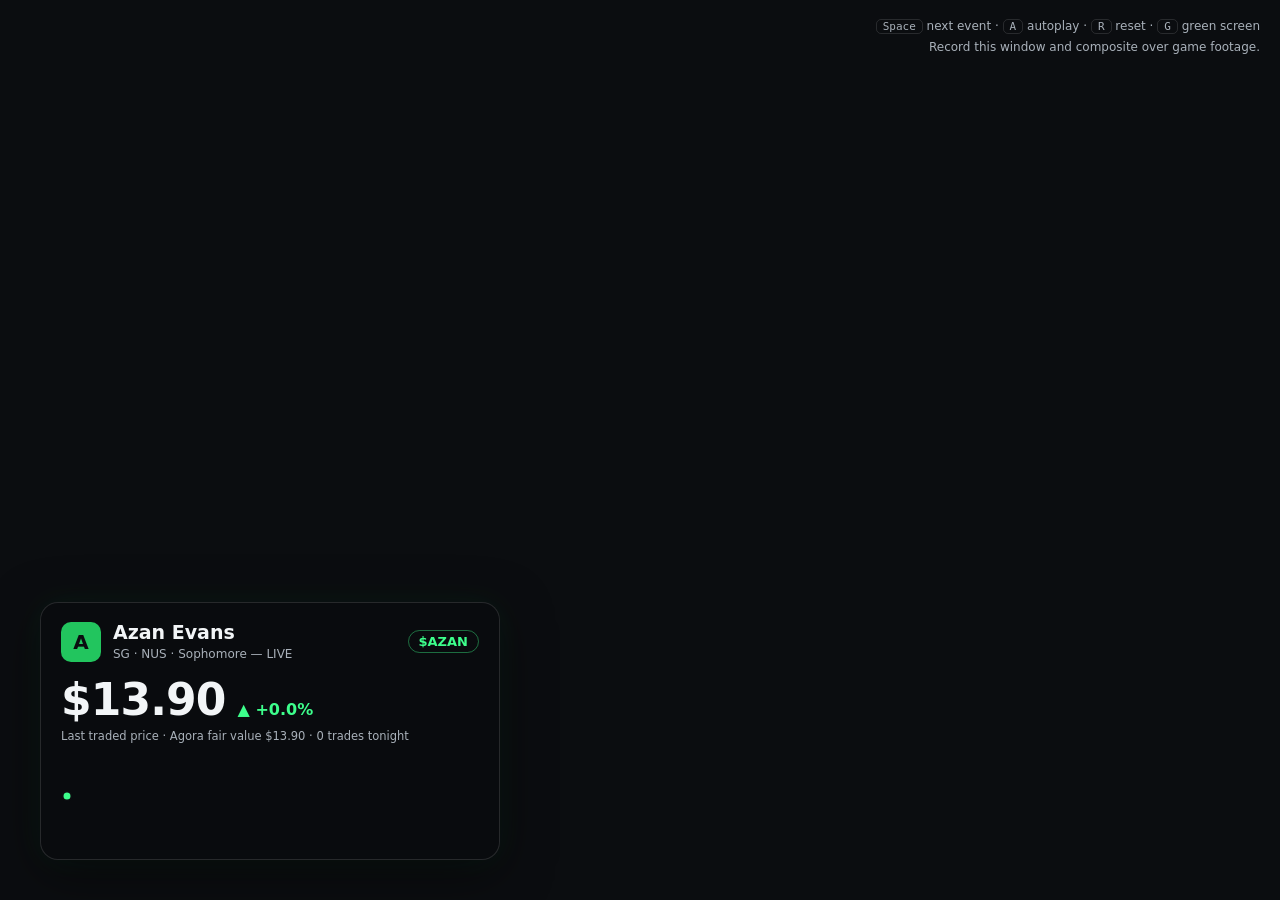
==== docs/overlay.html @ 8c03f724 "Azan Evans team listing, live-demo Join page, $AZAN video overlay - Azan Evans ($AZAN, NUS, demo-fla" ====
<!DOCTYPE html>
<html lang="en">
<head>
<meta charset="utf-8">
<meta name="viewport" content="width=device-width, initial-scale=1">
<title>Agora — $AZAN broadcast overlay</title>
<style>
  :root {
    --ink: #f2f5f7; --ink-2: #a9b1ba; --up: #3DFF8C; --down: #f87171;
    --card: rgba(10, 12, 15, 0.86); --hairline: rgba(255,255,255,.12);
  }
  * { box-sizing: border-box; margin: 0; }
  html, body { height: 100%; }
  body {
    font-family: system-ui, -apple-system, "Segoe UI", sans-serif;
    background: #0b0d10; color: var(--ink); overflow: hidden;
  }
  body.chroma { background: #00ff00; }
  body.chroma .hint { display: none; }

  /* lower-third card */
  .lower {
    position: fixed; left: 40px; bottom: 40px; width: 460px;
    background: var(--card); border: 1px solid var(--hairline); border-radius: 18px;
    padding: 18px 20px 14px; backdrop-filter: blur(12px);
    box-shadow: 0 12px 50px rgba(0,0,0,.5), 0 0 30px rgba(61,255,140,.07);
  }
  .head { display: flex; align-items: center; gap: 12px; }
  .glyph { width: 40px; height: 40px; border-radius: 10px; background: #22c55e; display: grid; place-items: center; }
  .glyph b { color: #0b0d10; font-size: 20px; }
  .who b { font-size: 19px; display: block; }
  .who span { font-size: 12px; color: var(--ink-2); }
  .tok { margin-left: auto; font-size: 13px; font-weight: 700; color: var(--up);
         border: 1px solid rgba(61,255,140,.4); border-radius: 99px; padding: 3px 10px; }
  .price-row { display: flex; align-items: baseline; gap: 12px; margin: 12px 0 4px; }
  .price { font-size: 44px; font-weight: 800; font-variant-numeric: tabular-nums; letter-spacing: -0.02em; }
  .delta { font-size: 16px; font-weight: 700; color: var(--up); }
  .delta.neg { color: var(--down); }
  .sub { font-size: 11.5px; color: var(--ink-2); }
  .chart { margin-top: 8px; }
  .flash { animation: flash .8s ease-out; }
  @keyframes flash { 0% { box-shadow: 0 0 0 3px rgba(61,255,140,.8), 0 12px 50px rgba(0,0,0,.5); } 100% { box-shadow: 0 12px 50px rgba(0,0,0,.5); } }
  .flash-red { animation: flashr .8s ease-out; }
  @keyframes flashr { 0% { box-shadow: 0 0 0 3px rgba(248,113,113,.8), 0 12px 50px rgba(0,0,0,.5); } 100% { box-shadow: 0 12px 50px rgba(0,0,0,.5); } }

  /* event pop */
  .events { position: fixed; left: 40px; bottom: 300px; display: flex; flex-direction: column; gap: 10px; }
  .event {
    align-self: flex-start; background: var(--card); border: 1px solid rgba(61,255,140,.45);
    border-left: 4px solid var(--up); border-radius: 12px; padding: 10px 16px;
    font-size: 15px; font-weight: 700; opacity: 0; transform: translateY(14px);
    transition: opacity .25s, transform .25s; backdrop-filter: blur(10px);
  }
  .event.neg { border-color: rgba(248,113,113,.45); border-left-color: var(--down); }
  .event.show { opacity: 1; transform: translateY(0); }
  .event small { display: block; font-weight: 600; font-size: 12px; color: var(--ink-2); margin-top: 2px; }
  .event .d { color: var(--up); margin-left: 10px; }
  .event.neg .d { color: var(--down); }

  .hint { position: fixed; top: 16px; right: 20px; font-size: 12px; color: var(--ink-2); text-align: right; line-height: 1.7; }
  kbd { border: 1px solid var(--hairline); border-radius: 5px; padding: 0 6px; font-size: 11px; }
</style>
</head>
<body>
<div class="hint">
  <kbd>Space</kbd> next event · <kbd>A</kbd> autoplay · <kbd>R</kbd> reset · <kbd>G</kbd> green screen<br>
  Record this window and composite over game footage.
</div>

<div class="events" id="events"></div>

<div class="lower" id="card">
  <div class="head">
    <div class="glyph"><b>A</b></div>
    <div class="who">
      <b>Azan Evans</b>
      <span>SG · NUS · Sophomore — LIVE</span>
    </div>
    <span class="tok">$AZAN</span>
  </div>
  <div class="price-row">
    <span class="price" id="price">$13.90</span>
    <span class="delta" id="delta">▲ +0.0%</span>
  </div>
  <div class="sub">Last traded price · Agora fair value $13.90 · <span id="vol">0</span> trades tonight</div>
  <svg class="chart" id="chart" width="420" height="90" viewBox="0 0 420 90" aria-label="live price"></svg>
</div>

<script>
(() => {
  const START = 13.90;
  // (label, sublabel, delta$, negative?)
  const SCRIPT = [
    ["Pull-up three ✓", "Q1 04:12 · $AZAN +3 PTS", +1.40, false],
    ["And-one finish ✓", "Q1 01:45 · fouled, converts", +1.10, false],
    ["Turnover", "Q2 08:30 · stripped on the drive", -0.60, true],
    ["Corner three ✓", "Q2 05:02 · 3-for-3 from deep", +1.80, false],
    ["Chase-down block", "Q2 00:41 · momentum swing", +1.30, false],
    ["12 PTS at the half", "market re-rating live", +2.20, false],
    ["Steal → dunk", "Q3 07:19 · house on fire", +2.60, false],
    ["Missed FT", "Q3 03:55", -0.40, true],
    ["Step-back three ✓", "Q4 06:24 · 21 PTS", +2.90, false],
    ["Game-winner ✓✓", "Q4 00:02 · 24 PTS / 6 AST", +4.80, false],
  ];
  let i = 0, price = START, pts = [[0, START]], auto = null, vol = 0;

  const $ = id => document.getElementById(id);
  const fmt = v => "$" + v.toFixed(2);

  function draw() {
    const svg = $("chart");
    svg.replaceChildren();
    const W = 420, H = 90, pad = 6;
    const xs = pts.map(p => p[0]), ys = pts.map(p => p[1]);
    const x0 = 0, x1 = Math.max(9, Math.max(...xs)), lo = Math.min(...ys) * 0.985, hi = Math.max(...ys) * 1.015;
    const X = x => pad + (x - x0) / (x1 - x0) * (W - 2 * pad);
    const Y = y => H - pad - (y - lo) / (hi - lo) * (H - 2 * pad);
    const d = pts.map((p, j) => (j ? "L" : "M") + X(p[0]).toFixed(1) + " " + Y(p[1]).toFixed(1)).join(" ");
    const mk = (tag, attrs) => { const n = document.createElementNS("http://www.w3.org/2000/svg", tag); for (const k in attrs) n.setAttribute(k, attrs[k]); svg.appendChild(n); return n; };
    mk("path", { d: d + ` L ${X(pts[pts.length-1][0])} ${H-pad} L ${X(0)} ${H-pad} Z`, fill: "rgba(61,255,140,.12)" });
    mk("path", { d, fill: "none", stroke: "#3DFF8C", "stroke-width": 2.5, "stroke-linejoin": "round", "stroke-linecap": "round" });
    const last = pts[pts.length - 1];
    mk("circle", { cx: X(last[0]), cy: Y(last[1]), r: 4.5, fill: "#3DFF8C", stroke: "#0b0d10", "stroke-width": 2 });
  }

  let animTimer = null;
  function animateTo(target, ms = 900) {
    // interval-driven (not rAF): stays smooth even when the window is
    // occluded or being captured by a screen recorder
    if (animTimer) clearInterval(animTimer);
    const from = price, t0 = performance.now();
    animTimer = setInterval(() => {
      const f = Math.min(1, (performance.now() - t0) / ms);
      const eased = f * f * (3 - 2 * f);
      price = from + (target - from) * eased;
      $("price").textContent = fmt(price);
      const d = (price / START - 1) * 100;
      const el = $("delta");
      el.textContent = (d >= 0 ? "▲ +" : "▼ ") + d.toFixed(1) + "%";
      el.className = "delta" + (d < 0 ? " neg" : "");
      pts[pts.length - 1][1] = price;
      draw();
      if (f >= 1) { clearInterval(animTimer); animTimer = null; }
    }, 16);
  }

  function fire() {
    if (i >= SCRIPT.length) return;
    const [label, sub, delta, neg] = SCRIPT[i];
    i += 1; vol += 1 + Math.round(Math.abs(delta) * 3);
    $("vol").textContent = vol;
    const ev = document.createElement("div");
    ev.className = "event" + (neg ? " neg" : "");
    ev.innerHTML = "";
    const line = document.createElement("span");
    line.textContent = label;
    const dd = document.createElement("span");
    dd.className = "d";
    dd.textContent = (delta >= 0 ? "+" : "−") + "$" + Math.abs(delta).toFixed(2);
    line.appendChild(dd);
    ev.appendChild(line);
    const small = document.createElement("small");
    small.textContent = sub;
    ev.appendChild(small);
    $("events").appendChild(ev);
    setTimeout(() => ev.classList.add("show"), 20);
    setTimeout(() => { ev.classList.remove("show"); setTimeout(() => ev.remove(), 400); }, 2600);
    const card = $("card");
    card.classList.remove("flash", "flash-red");
    void card.offsetWidth;
    card.classList.add(neg ? "flash-red" : "flash");
    pts.push([pts.length, price]);
    animateTo(price + delta);
  }

  function reset() {
    i = 0; price = START; pts = [[0, START]]; vol = 0;
    if (auto) { clearInterval(auto); auto = null; }
    $("price").textContent = fmt(START);
    $("delta").textContent = "▲ +0.0%";
    $("delta").className = "delta";
    $("vol").textContent = "0";
    $("events").replaceChildren();
    draw();
  }

  addEventListener("keydown", e => {
    if (e.code === "Space") { e.preventDefault(); fire(); }
    else if (e.key === "a" || e.key === "A") {
      if (auto) { clearInterval(auto); auto = null; }
      else { fire(); auto = setInterval(() => { fire(); if (i >= SCRIPT.length) { clearInterval(auto); auto = null; } }, 3400); }
    }
    else if (e.key === "r" || e.key === "R") reset();
    else if (e.key === "g" || e.key === "G") document.body.classList.toggle("chroma");
  });
  draw();
})();
</script>
</body>
</html>
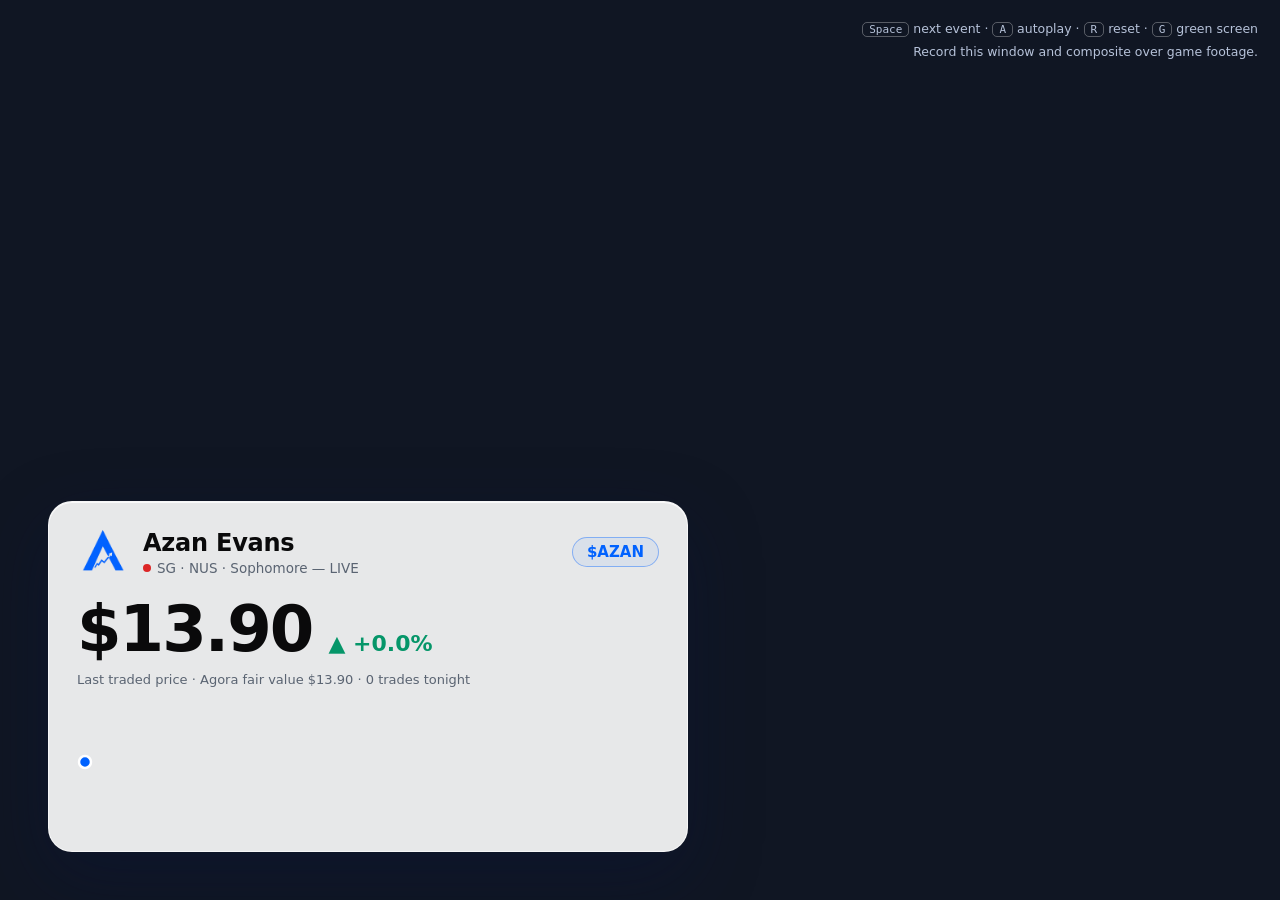
==== commit a8c5d988: "OAP II — white/blue liquid glass, realistic market microstructure, locked methodology Full retheme t" ====
--- a/docs/overlay.html
+++ b/docs/overlay.html
@@ -6,59 +6,80 @@
 <title>Agora — $AZAN broadcast overlay</title>
 <style>
   :root {
-    --ink: #f2f5f7; --ink-2: #a9b1ba; --up: #3DFF8C; --down: #f87171;
-    --card: rgba(10, 12, 15, 0.86); --hairline: rgba(255,255,255,.12);
+    --ink: #0A0A0B; --ink-2: #5A6472; --blue: #0062FF; --violet: #7C3AED;
+    --up: #059669; --down: #DC2626;
+    --card: rgba(255,255,255,.90); --hairline: rgba(12,18,32,.10);
   }
   * { box-sizing: border-box; margin: 0; }
   html, body { height: 100%; }
   body {
     font-family: system-ui, -apple-system, "Segoe UI", sans-serif;
-    background: #0b0d10; color: var(--ink); overflow: hidden;
+    background: #101623; color: var(--ink); overflow: hidden;
   }
   body.chroma { background: #00ff00; }
   body.chroma .hint { display: none; }
 
-  /* lower-third card */
+  /* lower-third card — broadcast scale */
   .lower {
-    position: fixed; left: 40px; bottom: 40px; width: 460px;
-    background: var(--card); border: 1px solid var(--hairline); border-radius: 18px;
-    padding: 18px 20px 14px; backdrop-filter: blur(12px);
-    box-shadow: 0 12px 50px rgba(0,0,0,.5), 0 0 30px rgba(61,255,140,.07);
-  }
-  .head { display: flex; align-items: center; gap: 12px; }
-  .glyph { width: 40px; height: 40px; border-radius: 10px; background: #22c55e; display: grid; place-items: center; }
-  .glyph b { color: #0b0d10; font-size: 20px; }
-  .who b { font-size: 19px; display: block; }
-  .who span { font-size: 12px; color: var(--ink-2); }
-  .tok { margin-left: auto; font-size: 13px; font-weight: 700; color: var(--up);
-         border: 1px solid rgba(61,255,140,.4); border-radius: 99px; padding: 3px 10px; }
-  .price-row { display: flex; align-items: baseline; gap: 12px; margin: 12px 0 4px; }
-  .price { font-size: 44px; font-weight: 800; font-variant-numeric: tabular-nums; letter-spacing: -0.02em; }
-  .delta { font-size: 16px; font-weight: 700; color: var(--up); }
+    position: fixed; left: 48px; bottom: 48px; width: 640px;
+    background: var(--card); border: 1px solid rgba(255,255,255,.65); border-radius: 24px;
+    padding: 24px 28px 20px; backdrop-filter: blur(18px);
+    box-shadow: 0 24px 70px rgba(10,20,60,.35), inset 0 1px 0 rgba(255,255,255,.8);
+  }
+  .head { display: flex; align-items: center; gap: 14px; }
+  .glyph { width: 52px; height: 52px; }
+  .glyph img { width: 100%; height: 100%; object-fit: contain; }
+  .who b { font-size: 24px; display: block; letter-spacing: -0.01em; }
+  .who span { font-size: 13.5px; color: var(--ink-2); }
+  .live { display: inline-flex; align-items: center; gap: 6px; }
+  .live i { width: 8px; height: 8px; border-radius: 99px; background: var(--down); animation: blink 1.2s infinite; }
+  @keyframes blink { 50% { opacity: .25; } }
+  .tok { margin-left: auto; font-size: 15px; font-weight: 800; color: var(--blue);
+         border: 1.5px solid rgba(0,98,255,.4); background: rgba(0,98,255,.06);
+         border-radius: 99px; padding: 5px 14px; }
+  .price-row { display: flex; align-items: baseline; gap: 16px; margin: 14px 0 6px; }
+  .price { font-size: 64px; font-weight: 850; font-variant-numeric: tabular-nums; letter-spacing: -0.03em; }
+  .price.bump { animation: bump .55s cubic-bezier(.2, 2.2, .4, 1); }
+  @keyframes bump { 0% { transform: scale(1); } 35% { transform: scale(1.13); } 100% { transform: scale(1); } }
+  .price.dip { animation: dip .5s ease; }
+  @keyframes dip { 0% { transform: scale(1); } 40% { transform: scale(0.94); } 100% { transform: scale(1); } }
+  .delta { font-size: 22px; font-weight: 800; color: var(--up); }
   .delta.neg { color: var(--down); }
-  .sub { font-size: 11.5px; color: var(--ink-2); }
-  .chart { margin-top: 8px; }
-  .flash { animation: flash .8s ease-out; }
-  @keyframes flash { 0% { box-shadow: 0 0 0 3px rgba(61,255,140,.8), 0 12px 50px rgba(0,0,0,.5); } 100% { box-shadow: 0 12px 50px rgba(0,0,0,.5); } }
-  .flash-red { animation: flashr .8s ease-out; }
-  @keyframes flashr { 0% { box-shadow: 0 0 0 3px rgba(248,113,113,.8), 0 12px 50px rgba(0,0,0,.5); } 100% { box-shadow: 0 12px 50px rgba(0,0,0,.5); } }
+  .sub { font-size: 13px; color: var(--ink-2); }
+  .chart { margin-top: 10px; }
+  .flash { animation: flash 1s ease-out; }
+  @keyframes flash { 0% { box-shadow: 0 0 0 5px rgba(0,98,255,.75), 0 24px 70px rgba(10,20,60,.35); } 100% { box-shadow: 0 24px 70px rgba(10,20,60,.35); } }
+  .flash-red { animation: flashr 1s ease-out; }
+  @keyframes flashr { 0% { box-shadow: 0 0 0 5px rgba(220,38,38,.7), 0 24px 70px rgba(10,20,60,.35); } 100% { box-shadow: 0 24px 70px rgba(10,20,60,.35); } }
+
+  /* floating +$ particle */
+  .pop {
+    position: fixed; font-size: 30px; font-weight: 850; color: var(--up);
+    text-shadow: 0 2px 14px rgba(255,255,255,.9); pointer-events: none;
+    animation: rise 1.5s ease-out forwards;
+  }
+  .pop.neg { color: var(--down); }
+  @keyframes rise { 0% { opacity: 0; transform: translateY(12px) scale(.8); }
+                    18% { opacity: 1; transform: translateY(0) scale(1.15); }
+                    100% { opacity: 0; transform: translateY(-90px) scale(1); } }
 
   /* event pop */
-  .events { position: fixed; left: 40px; bottom: 300px; display: flex; flex-direction: column; gap: 10px; }
+  .events { position: fixed; left: 48px; bottom: 400px; display: flex; flex-direction: column; gap: 12px; }
   .event {
-    align-self: flex-start; background: var(--card); border: 1px solid rgba(61,255,140,.45);
-    border-left: 4px solid var(--up); border-radius: 12px; padding: 10px 16px;
-    font-size: 15px; font-weight: 700; opacity: 0; transform: translateY(14px);
-    transition: opacity .25s, transform .25s; backdrop-filter: blur(10px);
-  }
-  .event.neg { border-color: rgba(248,113,113,.45); border-left-color: var(--down); }
-  .event.show { opacity: 1; transform: translateY(0); }
-  .event small { display: block; font-weight: 600; font-size: 12px; color: var(--ink-2); margin-top: 2px; }
-  .event .d { color: var(--up); margin-left: 10px; }
+    align-self: flex-start; background: var(--card); border: 1px solid rgba(255,255,255,.65);
+    border-left: 6px solid var(--blue); border-radius: 16px; padding: 14px 22px;
+    font-size: 19px; font-weight: 800; opacity: 0; transform: translateX(-24px) scale(.95);
+    transition: opacity .3s, transform .35s cubic-bezier(.2, 1.6, .4, 1);
+    backdrop-filter: blur(14px); box-shadow: 0 14px 40px rgba(10,20,60,.25);
+  }
+  .event.neg { border-left-color: var(--down); }
+  .event.show { opacity: 1; transform: translateX(0) scale(1); }
+  .event small { display: block; font-weight: 600; font-size: 13px; color: var(--ink-2); margin-top: 3px; }
+  .event .d { color: var(--up); margin-left: 12px; }
   .event.neg .d { color: var(--down); }
 
-  .hint { position: fixed; top: 16px; right: 20px; font-size: 12px; color: var(--ink-2); text-align: right; line-height: 1.7; }
-  kbd { border: 1px solid var(--hairline); border-radius: 5px; padding: 0 6px; font-size: 11px; }
+  .hint { position: fixed; top: 18px; right: 22px; font-size: 12.5px; color: #B6C2D9; text-align: right; line-height: 1.8; }
+  kbd { border: 1px solid rgba(255,255,255,.3); border-radius: 5px; padding: 0 6px; font-size: 11px; }
 </style>
 </head>
 <body>
@@ -71,10 +92,10 @@
 
 <div class="lower" id="card">
   <div class="head">
-    <div class="glyph"><b>A</b></div>
+    <div class="glyph"><img src="logo.png" alt=""></div>
     <div class="who">
       <b>Azan Evans</b>
-      <span>SG · NUS · Sophomore — LIVE</span>
+      <span class="live"><i></i> SG · NUS · Sophomore — LIVE</span>
     </div>
     <span class="tok">$AZAN</span>
   </div>
@@ -83,13 +104,12 @@
     <span class="delta" id="delta">▲ +0.0%</span>
   </div>
   <div class="sub">Last traded price · Agora fair value $13.90 · <span id="vol">0</span> trades tonight</div>
-  <svg class="chart" id="chart" width="420" height="90" viewBox="0 0 420 90" aria-label="live price"></svg>
+  <svg class="chart" id="chart" width="584" height="130" viewBox="0 0 584 130" aria-label="live price"></svg>
 </div>
 
 <script>
 (() => {
   const START = 13.90;
-  // (label, sublabel, delta$, negative?)
   const SCRIPT = [
     ["Pull-up three ✓", "Q1 04:12 · $AZAN +3 PTS", +1.40, false],
     ["And-one finish ✓", "Q1 01:45 · fouled, converts", +1.10, false],
@@ -102,7 +122,7 @@
     ["Step-back three ✓", "Q4 06:24 · 21 PTS", +2.90, false],
     ["Game-winner ✓✓", "Q4 00:02 · 24 PTS / 6 AST", +4.80, false],
   ];
-  let i = 0, price = START, pts = [[0, START]], auto = null, vol = 0;
+  let i = 0, price = START, target = START, pts = [[0, START]], auto = null, vol = 0;
 
   const $ = id => document.getElementById(id);
   const fmt = v => "$" + v.toFixed(2);
@@ -110,28 +130,30 @@
   function draw() {
     const svg = $("chart");
     svg.replaceChildren();
-    const W = 420, H = 90, pad = 6;
+    const W = 584, H = 130, pad = 8;
     const xs = pts.map(p => p[0]), ys = pts.map(p => p[1]);
-    const x0 = 0, x1 = Math.max(9, Math.max(...xs)), lo = Math.min(...ys) * 0.985, hi = Math.max(...ys) * 1.015;
-    const X = x => pad + (x - x0) / (x1 - x0) * (W - 2 * pad);
-    const Y = y => H - pad - (y - lo) / (hi - lo) * (H - 2 * pad);
+    // tight y-domain makes every move LOOK big (drama without changing numbers)
+    const x1 = Math.max(9, Math.max(...xs));
+    const lo = Math.min(...ys) * 0.997, hi = Math.max(...ys) * 1.003;
+    const X = x => pad + x / x1 * (W - 2 * pad);
+    const Y = y => H - pad - (y - lo) / (hi - lo || 1) * (H - 2 * pad);
     const d = pts.map((p, j) => (j ? "L" : "M") + X(p[0]).toFixed(1) + " " + Y(p[1]).toFixed(1)).join(" ");
     const mk = (tag, attrs) => { const n = document.createElementNS("http://www.w3.org/2000/svg", tag); for (const k in attrs) n.setAttribute(k, attrs[k]); svg.appendChild(n); return n; };
-    mk("path", { d: d + ` L ${X(pts[pts.length-1][0])} ${H-pad} L ${X(0)} ${H-pad} Z`, fill: "rgba(61,255,140,.12)" });
-    mk("path", { d, fill: "none", stroke: "#3DFF8C", "stroke-width": 2.5, "stroke-linejoin": "round", "stroke-linecap": "round" });
+    mk("path", { d: d + ` L ${X(pts[pts.length-1][0])} ${H-pad} L ${X(0)} ${H-pad} Z`, fill: "rgba(0,98,255,.10)" });
+    mk("path", { d, fill: "none", stroke: "#0062FF", "stroke-width": 3.5, "stroke-linejoin": "round", "stroke-linecap": "round" });
     const last = pts[pts.length - 1];
-    mk("circle", { cx: X(last[0]), cy: Y(last[1]), r: 4.5, fill: "#3DFF8C", stroke: "#0b0d10", "stroke-width": 2 });
+    mk("circle", { cx: X(last[0]), cy: Y(last[1]), r: 6, fill: "#0062FF", stroke: "#fff", "stroke-width": 2.5 });
   }
 
   let animTimer = null;
-  function animateTo(target, ms = 900) {
-    // interval-driven (not rAF): stays smooth even when the window is
-    // occluded or being captured by a screen recorder
+  function animateTo(target, ms = 1100) {
+    // interval-driven (not rAF): keeps animating while being screen-captured
     if (animTimer) clearInterval(animTimer);
     const from = price, t0 = performance.now();
     animTimer = setInterval(() => {
       const f = Math.min(1, (performance.now() - t0) / ms);
-      const eased = f * f * (3 - 2 * f);
+      const o = 1.7;   // overshoot: punches past the target, settles back
+      const eased = f < 1 ? 1 + (o + 1) * Math.pow(f - 1, 3) + o * Math.pow(f - 1, 2) : 1;
       price = from + (target - from) * eased;
       $("price").textContent = fmt(price);
       const d = (price / START - 1) * 100;
@@ -140,8 +162,18 @@
       el.className = "delta" + (d < 0 ? " neg" : "");
       pts[pts.length - 1][1] = price;
       draw();
-      if (f >= 1) { clearInterval(animTimer); animTimer = null; }
+      if (f >= 1) { clearInterval(animTimer); animTimer = null; price = target; }
     }, 16);
+  }
+
+  function particle(delta, neg) {
+    const p = document.createElement("div");
+    p.className = "pop" + (neg ? " neg" : "");
+    p.textContent = (neg ? "−" : "+") + "$" + Math.abs(delta).toFixed(2);
+    p.style.left = (330 + Math.random() * 120) + "px";
+    p.style.bottom = "210px";
+    document.body.appendChild(p);
+    setTimeout(() => p.remove(), 1600);
   }
 
   function fire() {
@@ -151,7 +183,6 @@
     $("vol").textContent = vol;
     const ev = document.createElement("div");
     ev.className = "event" + (neg ? " neg" : "");
-    ev.innerHTML = "";
     const line = document.createElement("span");
     line.textContent = label;
     const dd = document.createElement("span");
@@ -163,19 +194,24 @@
     small.textContent = sub;
     ev.appendChild(small);
     $("events").appendChild(ev);
-    setTimeout(() => ev.classList.add("show"), 20);
-    setTimeout(() => { ev.classList.remove("show"); setTimeout(() => ev.remove(), 400); }, 2600);
-    const card = $("card");
+    requestAnimationFrame(() => ev.classList.add("show"));
+    setTimeout(() => { ev.classList.remove("show"); setTimeout(() => ev.remove(), 450); }, 3000);
+    const card = $("card"), pr = $("price");
     card.classList.remove("flash", "flash-red");
+    pr.classList.remove("bump", "dip");
     void card.offsetWidth;
     card.classList.add(neg ? "flash-red" : "flash");
+    pr.classList.add(neg ? "dip" : "bump");
+    particle(delta, neg);
     pts.push([pts.length, price]);
-    animateTo(price + delta);
+    target += delta;                 // cumulative — double-taps never drop value
+    animateTo(target);
   }
 
   function reset() {
-    i = 0; price = START; pts = [[0, START]]; vol = 0;
+    i = 0; price = START; target = START; pts = [[0, START]]; vol = 0;
     if (auto) { clearInterval(auto); auto = null; }
+    if (animTimer) { clearInterval(animTimer); animTimer = null; }
     $("price").textContent = fmt(START);
     $("delta").textContent = "▲ +0.0%";
     $("delta").className = "delta";
@@ -188,7 +224,7 @@
     if (e.code === "Space") { e.preventDefault(); fire(); }
     else if (e.key === "a" || e.key === "A") {
       if (auto) { clearInterval(auto); auto = null; }
-      else { fire(); auto = setInterval(() => { fire(); if (i >= SCRIPT.length) { clearInterval(auto); auto = null; } }, 3400); }
+      else { fire(); auto = setInterval(() => { fire(); if (i >= SCRIPT.length) { clearInterval(auto); auto = null; } }, 3600); }
     }
     else if (e.key === "r" || e.key === "R") reset();
     else if (e.key === "g" || e.key === "G") document.body.classList.toggle("chroma");
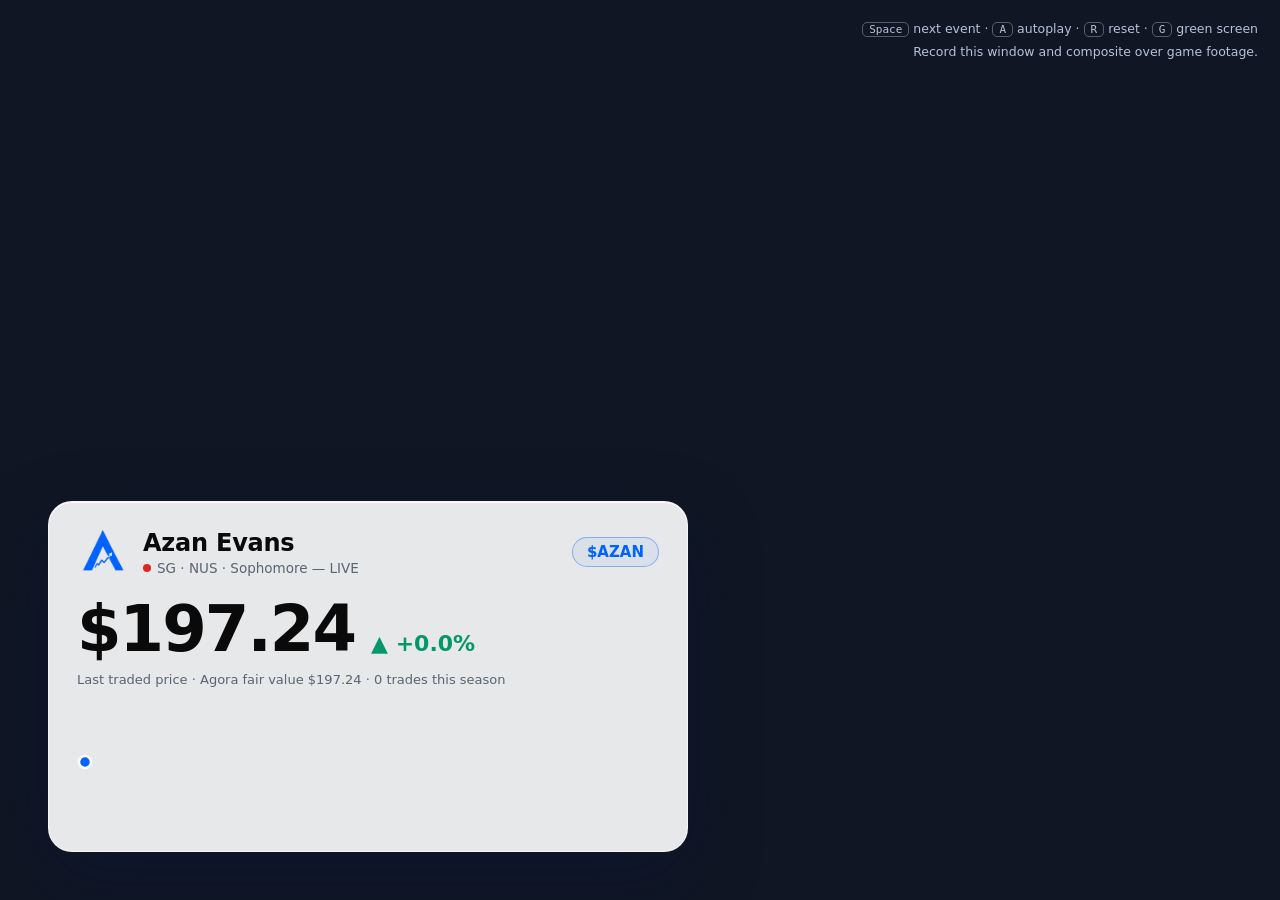
==== commit 65711422: "Filming tweaks — JOIN lands on Azan, $AZAN reprices ~$200, milestone overlay Welcome CTA deep-links " ====
--- a/docs/overlay.html
+++ b/docs/overlay.html
@@ -100,27 +100,25 @@
     <span class="tok">$AZAN</span>
   </div>
   <div class="price-row">
-    <span class="price" id="price">$13.90</span>
+    <span class="price" id="price">$197.24</span>
     <span class="delta" id="delta">▲ +0.0%</span>
   </div>
-  <div class="sub">Last traded price · Agora fair value $13.90 · <span id="vol">0</span> trades tonight</div>
+  <div class="sub">Last traded price · Agora fair value $197.24 · <span id="vol">0</span> trades this season</div>
   <svg class="chart" id="chart" width="584" height="130" viewBox="0 0 584 130" aria-label="live price"></svg>
 </div>
 
 <script>
 (() => {
-  const START = 13.90;
+  const START = 197.24;
   const SCRIPT = [
-    ["Pull-up three ✓", "Q1 04:12 · $AZAN +3 PTS", +1.40, false],
-    ["And-one finish ✓", "Q1 01:45 · fouled, converts", +1.10, false],
-    ["Turnover", "Q2 08:30 · stripped on the drive", -0.60, true],
-    ["Corner three ✓", "Q2 05:02 · 3-for-3 from deep", +1.80, false],
-    ["Chase-down block", "Q2 00:41 · momentum swing", +1.30, false],
-    ["12 PTS at the half", "market re-rating live", +2.20, false],
-    ["Steal → dunk", "Q3 07:19 · house on fire", +2.60, false],
-    ["Missed FT", "Q3 03:55", -0.40, true],
-    ["Step-back three ✓", "Q4 06:24 · 21 PTS", +2.90, false],
-    ["Game-winner ✓✓", "Q4 00:02 · 24 PTS / 6 AST", +4.80, false],
+    ["20+ points, six straight games", "Weeks 5–6 · scoring streak", +8.60, false],
+    ["Career-high 15 rebounds", "Game 13 · glass cleaned", +6.20, false],
+    ["Back-to-back triple-doubles", "Games 14–15 · first in NUS history", +9.40, false],
+    ["Season-high 6 blocks", "Game 16 · rim closed", +5.80, false],
+    ["League Player of the Week", "Week 6 honors", +7.40, false],
+    ["Career-high 34 points", "Game 17 · takeover", +9.80, false],
+    ["Named Mid-Season All-League Five", "Season honors", +10.20, false],
+    ["Seventh straight win as starter", "Team surge · undefeated stretch", +6.40, false],
   ];
   let i = 0, price = START, target = START, pts = [[0, START]], auto = null, vol = 0;
 
